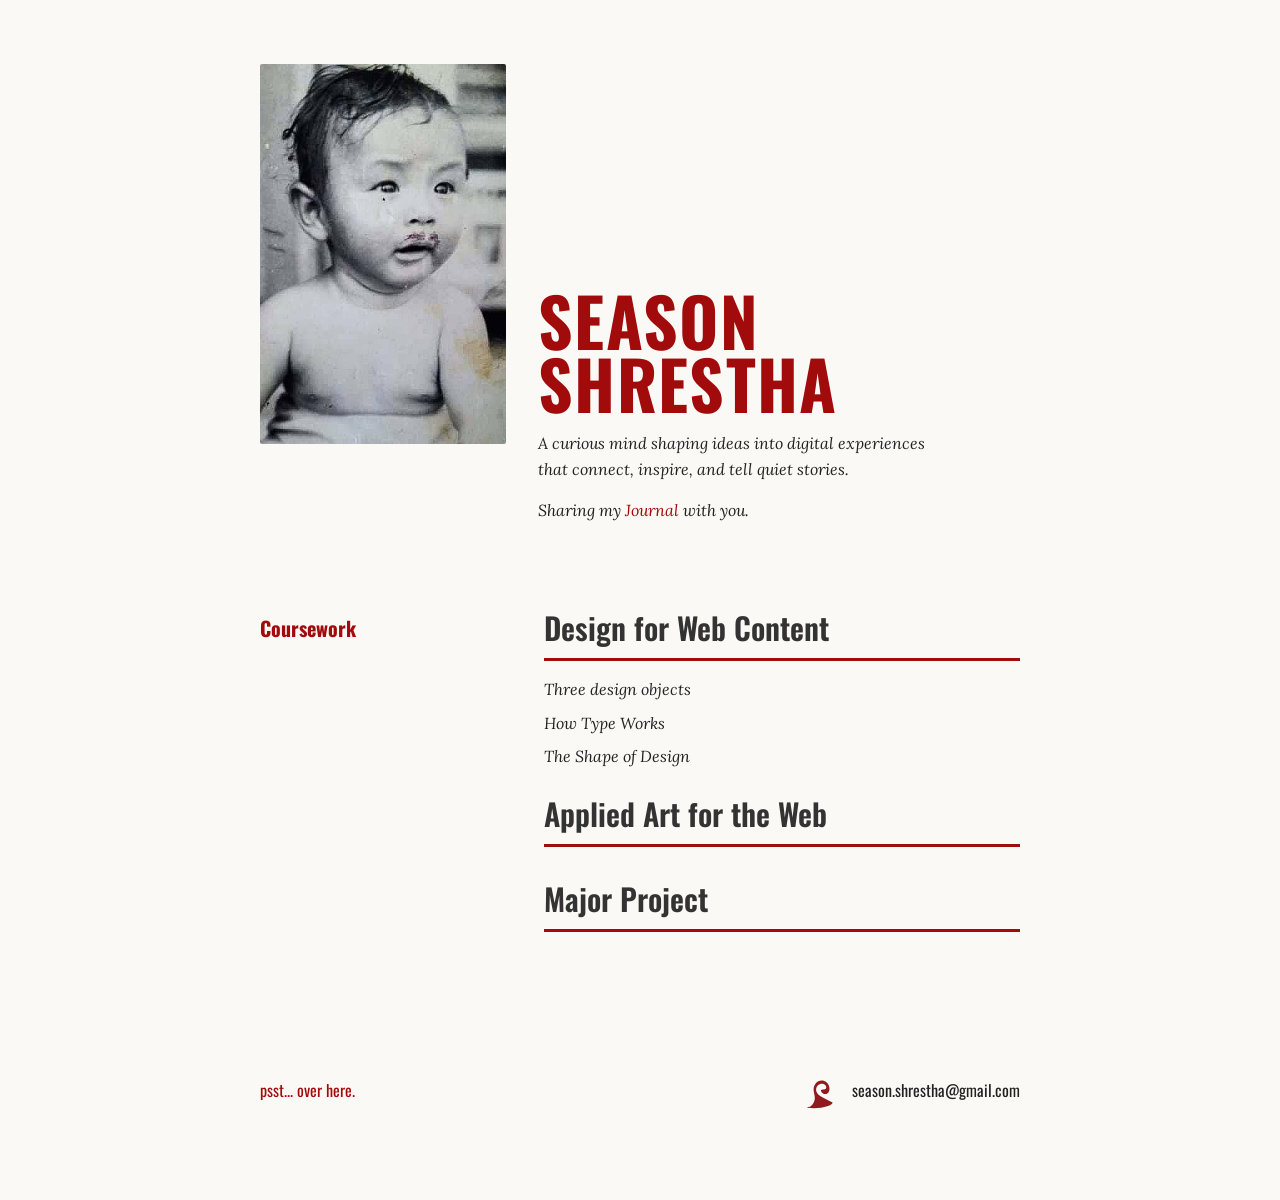
==== index.html @ da6734b7 "feat:v2" ====
<!DOCTYPE html>
<html lang="en">
  <head>
    <meta charset="utf-8" />
    <meta name="viewport" content="width=device-width, initial-scale=1" />
    <title>Season Shrestha – Coursework</title>
    <link rel="preconnect" href="https://fonts.googleapis.com" />
    <link rel="preconnect" href="https://fonts.gstatic.com" crossorigin />
    <link
      href="https://fonts.googleapis.com/css2?family=Lora:ital,wght@0,400;0,500;0,600;1,400&family=Oswald:wght@400;500;600;700&display=swap"
      rel="stylesheet"
    />
    <link rel="stylesheet" href="./styles.css" />
  </head>
  <body>
    <header>
      <figure>
        <img src="./images/me.jpg" alt="Profile photo of Season Shrestha" />
      </figure>
      <div>
        <h1>
          <span>Season</span>
          <span>Shrestha</span>
        </h1>
        <p>
          A curious mind shaping ideas into digital experiences that connect,
          inspire, and tell quiet stories.
        </p>
        <p>Sharing my <a href="/wp-blog/">Journal</a> with you.</p>
      </div>
    </header>

    <main>
      <aside>
        <p>Coursework</p>
      </aside>

      <section aria-labelledby="c-design-web">
        <details open>
          <summary>
            <h2 id="c-design-web">Design for Web Content</h2>
          </summary>
          <ul>
            <li>
              <a
                href="/coursework/design-for-web-content/three-designed-objects/"
                >Three design objects</a
              >
            </li>
            <li>
              <a href="/coursework/design-for-web-content/how-type-works/"
                >How Type Works</a
              >
            </li>
            <li>
              <a href="/coursework/design-for-web-content/the-shape-of-design/"
                >The Shape of Design</a
              >
            </li>
          </ul>
        </details>
        <details>
          <summary>
            <h2 id="c-applied-art">Applied Art for the Web</h2>
          </summary>
          <ul>
            <li>
              <a href="/coursework/applied-art-for-the-web/type-play/"
                >Typesetting Exploration</a
              >
            </li>
          </ul>
        </details>
        <details>
          <summary>
            <h2>Major Project</h2>
          </summary>
          <ul>
            <li>
              <a href="#">............</a>
            </li>
          </ul>
        </details>
      </section>
    </main>
    <footer>
      <p>
        <a href="/wip-journal/">psst... over here.</a>
      </p>
      <p class="footer-contact">
        <svg
          width="120"
          height="100"
          viewBox="0 0 120 100"
          fill="none"
          xmlns="http://www.w3.org/2000/svg"
        >
          <g id="swan-icon">
            <path
              id="swan"
              d="M83.5569 73.4839C84.0758 79.7224 59.0671 86.6179 36 83.1765C36 81.5175 39.3412 81.8044 41.073 81.1895C43.2098 80.4312 44.9353 78.7753 46.1862 76.8832C48.0139 74.1188 49.6804 70.4295 50.1497 67.1368C50.9006 61.8697 48.6077 56.6764 48.1173 51.3777C47.4349 44.016 51.0103 35.8917 57.8689 33.1316C62.5634 31.2426 68.2376 32.1982 72.1684 35.3844C76.0992 38.5717 78.2002 43.8208 77.7329 48.8591C77.4186 52.2394 75.5814 56.1153 72.1642 57.2871C69.1383 58.3238 65.7485 56.8294 63.4651 54.5892C62.8618 53.9975 62.2986 53.3362 61.998 52.5463C61.6975 51.7563 61.6964 50.8145 62.1668 50.112C63.6919 47.8329 67.242 49.5678 69.3534 48.7494C70.8437 48.1714 71.7539 46.5208 71.7318 44.923C71.7096 43.3241 70.8806 41.8159 69.7437 40.6916C67.822 38.79 65.0018 37.8829 62.3134 38.1656C59.625 38.4472 57.1022 39.8752 55.3609 41.9435C52.7811 45.0084 51.988 49.4782 53.357 53.2434C54.9021 57.4928 58.7802 60.4322 62.7184 62.6533C68.6067 65.9745 62.7184 62.6533 83.5548 73.485"
              fill="#901A1D"
            />
            <g id="wands">
              <rect
                id="wand-1"
                x="25"
                y="19"
                width="6.9694"
                height="22.3021"
                transform="rotate(-28.8757 25 19)"
                fill="#D9D9D9"
              />
              <rect
                id="wand-2"
                x="57.2132"
                y="4.31727"
                width="6.9694"
                height="22.3021"
                fill="#D9D9D9"
              />
              <rect
                id="wand-3"
                x="91.8382"
                y="16"
                width="6.9694"
                height="22.3021"
                transform="rotate(32.0604 91.8382 16)"
                fill="#D9D9D9"
              />
            </g>
          </g>
        </svg>

        <a class="footer-contact__link" href="mailto:season.shrestha@gmail.com"
          >season.shrestha@gmail.com</a
        >
      </p>
    </footer>
  </body>
</html>
---- styles.css ----
:root {
  --color-bg: #faf9f5;
  --color-text: #222;
  --color-accent: #a20b0b;
  --color-heading: #333;
  --max-width: 800px;
  --spacing-base: 1rem;
  --spacing-small: 0.5rem;
  --spacing-medium: 1.5rem;
  --spacing-large: 2rem;
  --spacing-xl: 4rem;
  --border-radius: 2px;
  --border-accent: 3px solid var(--color-accent);

  /* Typographic Scale - maintains consistent ratios */
  --font-size-base: 1rem;
  --font-size-small: 0.875rem;
  --font-size-medium: 1.25rem;
  --font-size-large: 1.5rem;
  --font-size-h2-min: 1.25rem;
  --font-size-h2-max: 2rem;
  --font-size-h1-min: 2.2rem;
  --font-size-h1-max: 4.25rem;

  color-scheme: light;
}

html {
  box-sizing: border-box;
}

*,
*::before,
*::after {
  box-sizing: inherit;
}

body {
  margin: 0;
  background: var(--color-bg);
  color: var(--color-text);
  font-family: "Lora", serif;
  font-size: var(--font-size-base);
  line-height: 1.6;
}

img {
  max-width: 100%;
  height: auto;
  display: block;
}

header {
  display: flex;
  gap: var(--spacing-large);
  align-items: flex-end;
  max-width: var(--max-width);
  padding: var(--spacing-xl) 1.25rem var(--spacing-large);
  margin: 0 auto;
}

header figure {
  margin: 0 0 6rem;
}

header img {
  border-radius: var(--border-radius);
  width: 246px;
  height: 380px;
  object-fit: cover;
  object-position: center;
}

h1,
h2 {
  font-family: "Oswald", system-ui, sans-serif;
  margin: 0;
}

h1 {
  font-size: clamp(
    var(--font-size-h1-min),
    4vw + 1rem,
    var(--font-size-h1-max)
  );
  font-weight: 700;
  letter-spacing: 0.02em;
  line-height: 0.95;
  color: var(--color-accent);
  text-transform: uppercase;
}

h1 span {
  display: block;
}

header p {
  margin-top: var(--spacing-base);
  font-style: italic;
  font-size: var(--font-size-base);
  max-width: 42ch;
}

main {
  max-width: var(--max-width);
  margin: var(--spacing-base) auto var(--spacing-xl);
  padding: 0 1.25rem;
  display: flex;
  gap: var(--spacing-xl);
  align-items: flex-start;
  flex-wrap: nowrap;
  overflow-x: auto;
}

aside {
  flex: 0 0 220px;
  padding-top: var(--spacing-medium);
}

aside p {
  color: var(--color-accent);
  font-weight: 700;
  font-family: "Oswald", system-ui, sans-serif;
  font-size: var(--font-size-medium);
  margin: 0;
}

section {
  padding-block: 0.75rem var(--spacing-medium);
  flex: 1 1 calc(100% - 220px - var(--spacing-xl));
  min-width: calc(100% - 220px - var(--spacing-xl));
}

details {
  padding-block: 0.25rem var(--spacing-small);
}

summary {
  list-style: none;
  cursor: pointer;
  display: block;
  padding: 0;
  margin: 0;
}

summary::-webkit-details-marker {
  display: none;
}

section h2 {
  font-size: clamp(
    var(--font-size-h2-min),
    1.1rem + 1vw,
    var(--font-size-h2-max)
  );
  font-weight: 600;
  color: var(--color-heading);
  border-bottom: var(--border-accent);
  padding-bottom: 0.35rem;
  margin-bottom: var(--spacing-base);
}

ul {
  list-style: none;
  padding: 0;
  margin: 0;
}

li {
  margin: var(--spacing-small) 0;
}

a {
  color: var(--color-text);
  text-decoration: none;
  transition: color 0.2s ease;
  font-size: var(--font-size-base);
  font-style: italic;
}

a:hover,
a:focus {
  color: var(--color-accent);
}

/* Journal links appear red by default */
a[href*="/wip-journal/"],
a[href*="/wp-blog/"] {
  color: var(--color-accent);
}

footer {
  max-width: var(--max-width);
  margin: var(--spacing-base) auto var(--spacing-xl);
  padding: 0 1.25rem;
  display: flex;
  justify-content: space-between;
  align-items: center;
}

footer p {
  font-size: var(--font-size-small);
  font-style: italic;
  text-align: right;
}

footer a {
  font-family: "Oswald", system-ui, sans-serif;
  font-style: normal;
}

.footer-contact {
  display: flex;
  align-items: center;
  justify-content: flex-end;
}

.footer-contact svg {
  display: block;
  width: 64px;
  height: 64px;
}

.footer-contact #swan-icon {
  transform-origin: center;
  transform-box: fill-box;
  transition: transform 0.35s ease;
}

.footer-contact #wands {
  --wand-duration: 0.35s;
  --wand-ease: ease;
  --wand-color: var(--color-accent);
}

.footer-contact #wands rect {
  fill: var(--wand-color);
  opacity: 0;
  transition: opacity var(--wand-duration) var(--wand-ease);
}

.footer-contact #wand-1 {
  transition-delay: 0.3s;
}

.footer-contact #wand-2 {
  transition-delay: 0.2s;
}

.footer-contact #wand-3 {
  transition-delay: 0.1s;
}

.footer-contact:hover #swan-icon,
.footer-contact:focus-within #swan-icon {
  transform: rotate(4deg);
}

.footer-contact:hover #wands rect,
.footer-contact:focus-within #wands rect {
  opacity: 1;
}

.footer-contact:hover #wand-1,
.footer-contact:focus-within #wand-1 {
  transition-delay: 0s;
}

.footer-contact:hover #wand-2,
.footer-contact:focus-within #wand-2 {
  transition-delay: 0.1s;
}

.footer-contact:hover #wand-3,
.footer-contact:focus-within #wand-3 {
  transition-delay: 0.2s;
}
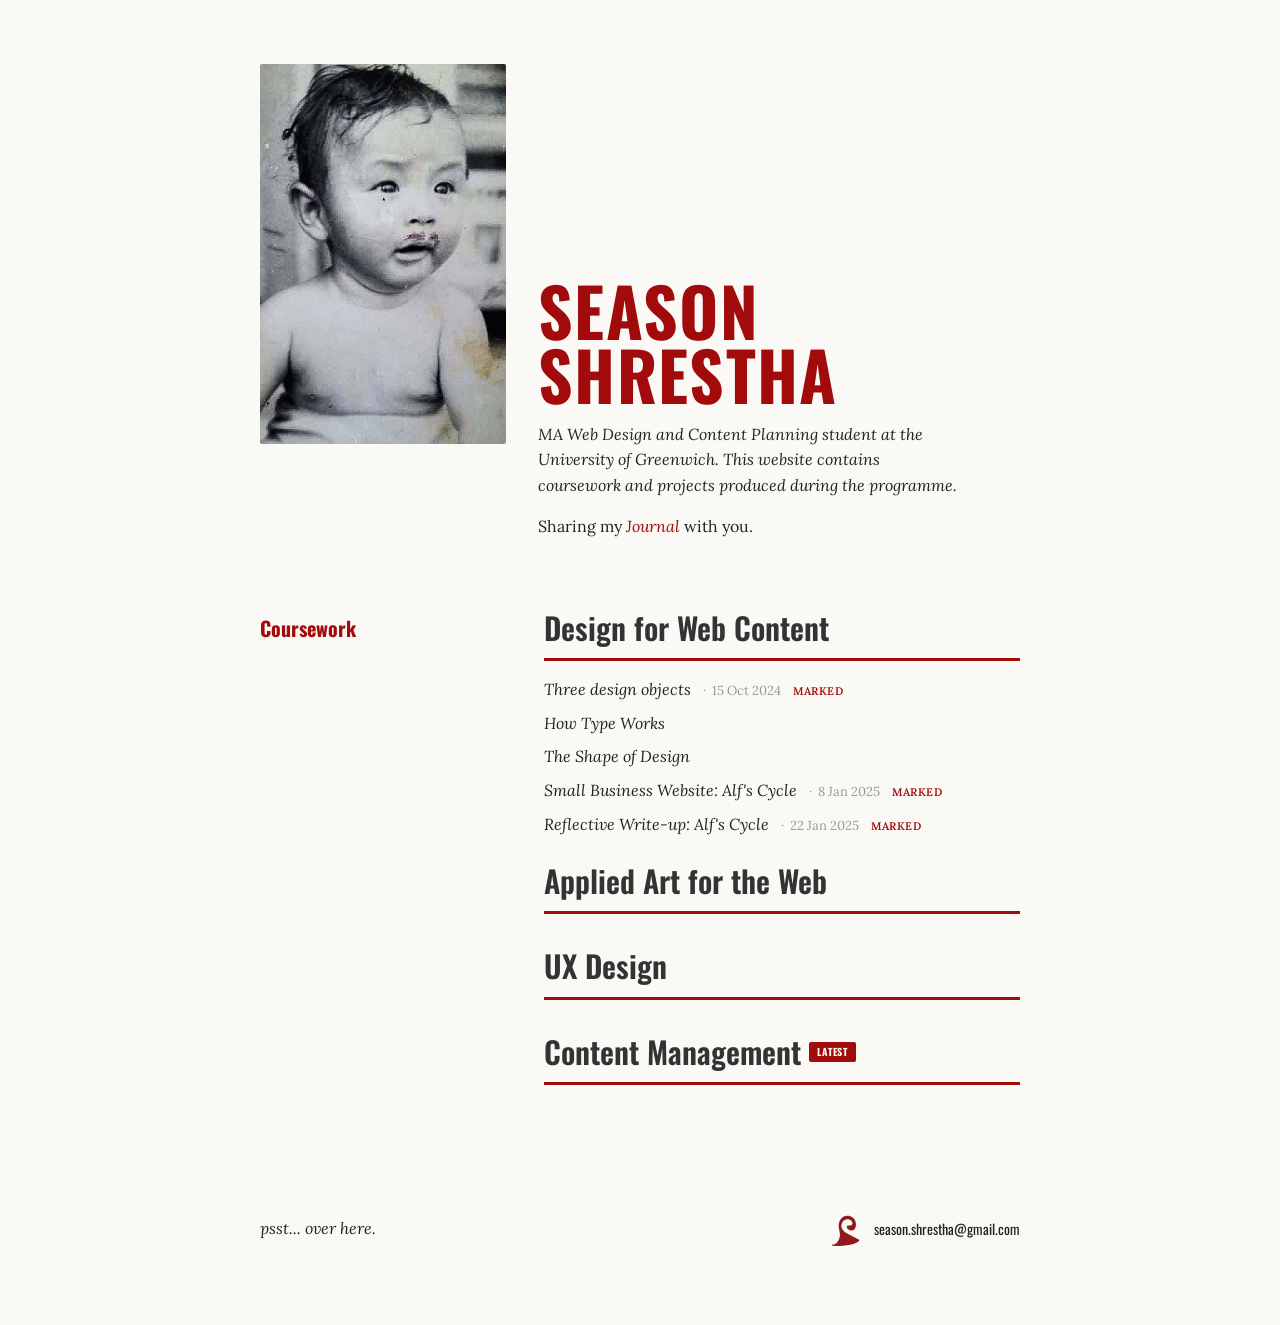
==== commit 65108aef: "feat:marking latest submission" ====
--- a/index.html
+++ b/index.html
@@ -12,86 +12,186 @@
     />
     <link rel="stylesheet" href="./styles.css" />
   </head>
-  <body>
-    <header>
-      <figure>
-        <img src="./images/me.jpg" alt="Profile photo of Season Shrestha" />
+  <body class="page">
+    <header class="site-header">
+      <figure class="site-header__figure">
+        <img
+          class="site-header__image"
+          src="./images/me.jpg"
+          alt="Profile photo of Season Shrestha"
+        />
       </figure>
-      <div>
-        <h1>
-          <span>Season</span>
-          <span>Shrestha</span>
+      <div class="site-header__content">
+        <h1 class="site-header__title">
+          <span class="site-header__title-line">Season</span>
+          <span class="site-header__title-line">Shrestha</span>
         </h1>
-        <p>
-          A curious mind shaping ideas into digital experiences that connect,
-          inspire, and tell quiet stories.
+        <p class="site-header__intro">
+          MA Web Design and Content Planning student at the University of
+          Greenwich. This website contains coursework and projects produced
+          during the programme.
         </p>
-        <p>Sharing my <a href="/wp-blog/">Journal</a> with you.</p>
+        <p class="site-header__journal">
+          Sharing my
+          <a class="link link--accent" href="/wp-blog/">Journal</a> with you.
+        </p>
       </div>
     </header>
 
-    <main>
-      <aside>
-        <p>Coursework</p>
+    <main class="page-main">
+      <aside class="page-main__sidebar">
+        <p class="page-main__sidebar-label">Coursework</p>
       </aside>
 
-      <section aria-labelledby="c-design-web">
-        <details open>
-          <summary>
-            <h2 id="c-design-web">Design for Web Content</h2>
-          </summary>
-          <ul>
-            <li>
-              <a
+      <section class="coursework" aria-labelledby="c-design-web">
+        <details
+          class="coursework__details coursework__details--open coursework__details--has-latest"
+          open
+        >
+          <summary class="coursework__summary">
+            <h2 id="c-design-web" class="coursework__heading">
+              Design for Web Content
+            </h2>
+          </summary>
+          <ul class="coursework__list">
+            <li class="coursework__item coursework__item--major">
+              <a
+                class="link coursework__link"
                 href="/coursework/design-for-web-content/three-designed-objects/"
                 >Three design objects</a
               >
-            </li>
-            <li>
-              <a href="/coursework/design-for-web-content/how-type-works/"
+              <time class="coursework__date" datetime="2024-10-15"
+                >15 Oct 2024</time
+              >
+              <span class="coursework__badge" aria-label="Marked submission"
+                >Marked</span
+              >
+            </li>
+            <li class="coursework__item">
+              <a
+                class="link coursework__link"
+                href="/coursework/design-for-web-content/how-type-works/"
                 >How Type Works</a
               >
             </li>
-            <li>
-              <a href="/coursework/design-for-web-content/the-shape-of-design/"
+            <li class="coursework__item">
+              <a
+                class="link coursework__link"
+                href="/coursework/design-for-web-content/the-shape-of-design/"
                 >The Shape of Design</a
               >
             </li>
-          </ul>
-        </details>
-        <details>
-          <summary>
-            <h2 id="c-applied-art">Applied Art for the Web</h2>
-          </summary>
-          <ul>
-            <li>
-              <a href="/coursework/applied-art-for-the-web/type-play/"
+            <li class="coursework__item coursework__item--major">
+              <a
+                class="link coursework__link"
+                href="/coursework/design-for-web-content/alfs-cycle/index.html"
+                >Small Business Website: Alf's Cycle</a
+              >
+              <time class="coursework__date" datetime="2025-01-08"
+                >8 Jan 2025</time
+              >
+              <span class="coursework__badge" aria-label="Marked submission"
+                >Marked</span
+              >
+            </li>
+            <li
+              class="coursework__item coursework__item--major coursework__item--latest"
+            >
+              <a
+                class="link coursework__link"
+                href="https://season-shrestha.uk/wp-blog/reflective-write-up-alfs-cycle/"
+                >Reflective Write-up: Alf's Cycle</a
+              >
+              <time class="coursework__date" datetime="2025-01-22"
+                >22 Jan 2025</time
+              >
+              <span class="coursework__badge" aria-label="Marked submission"
+                >Marked</span
+              >
+            </li>
+          </ul>
+        </details>
+        <details class="coursework__details">
+          <summary class="coursework__summary">
+            <h2 id="c-applied-art" class="coursework__heading">
+              Applied Art for the Web
+            </h2>
+          </summary>
+          <ul class="coursework__list">
+            <li class="coursework__item">
+              <a
+                class="link coursework__link"
+                href="/coursework/applied-art-for-the-web/type-play/"
                 >Typesetting Exploration</a
               >
             </li>
-          </ul>
-        </details>
-        <details>
-          <summary>
-            <h2>Major Project</h2>
-          </summary>
-          <ul>
-            <li>
-              <a href="#">............</a>
+            <li class="coursework__item coursework__item--major">
+              <a
+                class="link coursework__link"
+                href="/coursework/applied-art-for-the-web/typesetting-literature/"
+                >Typesetting Literature</a
+              >
+              <time class="coursework__date" datetime="2024-12-18"
+                >18 Dec 2024</time
+              >
+              <span class="coursework__badge" aria-label="Marked submission"
+                >Marked</span
+              >
+            </li>
+          </ul>
+        </details>
+        <details class="coursework__details">
+          <summary class="coursework__summary">
+            <h2 class="coursework__heading">UX Design</h2>
+          </summary>
+          <ul class="coursework__list">
+            <li class="coursework__item coursework__item--major">
+              <a
+                class="link coursework__link"
+                href="https://season-shrestha.uk/wp-blog/ux-research-design-planning-document-for-major-project"
+                >UX Research & Design Planning Document</a
+              >
+              <time class="coursework__date" datetime="2025-01-15"
+                >15 Jan 2025</time
+              >
+              <span class="coursework__badge" aria-label="Marked submission"
+                >Marked</span
+              >
+            </li>
+          </ul>
+        </details>
+        <details class="coursework__details">
+          <summary class="coursework__summary">
+            <h2 class="coursework__heading">
+              Content Management
+              <span
+                class="coursework__latest-badge"
+                aria-label="This section has the latest submission"
+                >Latest</span
+              >
+            </h2>
+          </summary>
+          <ul class="coursework__list">
+            <li class="coursework__item">
+              <a
+                class="link coursework__link--latest"
+                href="https://season-shrestha.uk/wp-blog/ux-research-design-planning-document-for-major-project"
+                >Javascript Exercise: Week 2</a
+              >
             </li>
           </ul>
         </details>
       </section>
     </main>
-    <footer>
-      <p>
-        <a href="/wip-journal/">psst... over here.</a>
+    <footer class="site-footer">
+      <p class="site-footer__text">
+        <a class="link" href="/wip-journal/">psst... over here.</a>
       </p>
-      <p class="footer-contact">
+      <p class="site-footer__contact">
         <svg
           width="120"
           height="100"
-          viewBox="0 0 120 100"
+          viewBox="0 0 80 110"
           fill="none"
           xmlns="http://www.w3.org/2000/svg"
         >
@@ -132,7 +232,9 @@
           </g>
         </svg>
 
-        <a class="footer-contact__link" href="mailto:season.shrestha@gmail.com"
+        <a
+          class="link site-footer__contact-link"
+          href="mailto:czon.herald75@gmail.com"
           >season.shrestha@gmail.com</a
         >
       </p>
--- a/styles.css
+++ b/styles.css
@@ -1,8 +1,14 @@
+/* ==========================================================================
+   BEM + Responsive – Coursework Page
+   Mobile-first breakpoints: 480px, 768px, 1024px
+   ========================================================================== */
+
 :root {
   --color-bg: #faf9f5;
   --color-text: #222;
   --color-accent: #a20b0b;
   --color-heading: #333;
+  --color-muted: #666;
   --max-width: 800px;
   --spacing-base: 1rem;
   --spacing-small: 0.5rem;
@@ -12,18 +18,24 @@
   --border-radius: 2px;
   --border-accent: 3px solid var(--color-accent);
 
-  /* Typographic Scale - maintains consistent ratios */
   --font-size-base: 1rem;
   --font-size-small: 0.875rem;
   --font-size-medium: 1.25rem;
   --font-size-large: 1.5rem;
   --font-size-h2-min: 1.25rem;
   --font-size-h2-max: 2rem;
-  --font-size-h1-min: 2.2rem;
+  --font-size-h1-min: 2rem;
   --font-size-h1-max: 4.25rem;
 
   color-scheme: light;
 }
+
+/* Breakpoints (use with min-width) */
+/* 480px, 768px, 1024px */
+
+/* --------------------------------------------------------------------------
+   Base / Page
+   -------------------------------------------------------------------------- */
 
 html {
   box-sizing: border-box;
@@ -35,7 +47,7 @@
   box-sizing: inherit;
 }
 
-body {
+.page {
   margin: 0;
   background: var(--color-bg);
   color: var(--color-text);
@@ -44,40 +56,66 @@
   line-height: 1.6;
 }
 
-img {
+/* --------------------------------------------------------------------------
+   Block: link (utility)
+   -------------------------------------------------------------------------- */
+
+.link {
+  color: var(--color-text);
+  text-decoration: none;
+  transition: color 0.2s ease;
+  font-size: var(--font-size-base);
+  font-style: italic;
+}
+
+.link:hover,
+.link:focus {
+  color: var(--color-accent);
+}
+
+.link--accent {
+  color: var(--color-accent);
+}
+
+/* --------------------------------------------------------------------------
+   Block: site-header
+   -------------------------------------------------------------------------- */
+
+.site-header {
+  max-width: var(--max-width);
+  margin: 0 auto;
+  padding: var(--spacing-large) var(--spacing-medium) var(--spacing-large);
+  display: flex;
+  flex-direction: column;
+  gap: var(--spacing-medium);
+  align-items: center;
+  text-align: center;
+}
+
+.site-header__figure {
+  margin: 0;
+  order: -1;
+}
+
+.site-header__image {
   max-width: 100%;
   height: auto;
   display: block;
-}
-
-header {
-  display: flex;
-  gap: var(--spacing-large);
-  align-items: flex-end;
-  max-width: var(--max-width);
-  padding: var(--spacing-xl) 1.25rem var(--spacing-large);
-  margin: 0 auto;
-}
-
-header figure {
-  margin: 0 0 6rem;
-}
-
-header img {
   border-radius: var(--border-radius);
-  width: 246px;
-  height: 380px;
+  width: 200px;
+  height: auto;
+  aspect-ratio: 246 / 380;
   object-fit: cover;
   object-position: center;
 }
 
-h1,
-h2 {
+.site-header__content {
+  max-width: 100%;
+}
+
+.site-header__title {
   font-family: "Oswald", system-ui, sans-serif;
   margin: 0;
-}
-
-h1 {
   font-size: clamp(
     var(--font-size-h1-min),
     4vw + 1rem,
@@ -90,34 +128,81 @@
   text-transform: uppercase;
 }
 
-h1 span {
+.site-header__title-line {
   display: block;
 }
 
-header p {
+.site-header__intro {
   margin-top: var(--spacing-base);
   font-style: italic;
   font-size: var(--font-size-base);
   max-width: 42ch;
-}
-
-main {
+  margin-left: auto;
+  margin-right: auto;
+}
+
+.site-header__journal {
+  margin-top: var(--spacing-base);
+  margin-bottom: 0;
+}
+
+@media (min-width: 480px) {
+  .site-header {
+    padding: var(--spacing-xl) var(--spacing-medium) var(--spacing-large);
+  }
+
+  .site-header__image {
+    width: 220px;
+  }
+}
+
+@media (min-width: 768px) {
+  .site-header {
+    flex-direction: row;
+    align-items: flex-end;
+    text-align: left;
+    gap: var(--spacing-large);
+    padding: var(--spacing-xl) 1.25rem var(--spacing-large);
+  }
+
+  .site-header__figure {
+    margin: 0 0 6rem;
+    order: 0;
+  }
+
+  .site-header__image {
+    width: 246px;
+    height: 380px;
+    aspect-ratio: auto;
+  }
+
+  .site-header__intro {
+    margin-left: 0;
+    margin-right: 0;
+  }
+}
+
+/* --------------------------------------------------------------------------
+   Block: page-main
+   -------------------------------------------------------------------------- */
+
+.page-main {
   max-width: var(--max-width);
   margin: var(--spacing-base) auto var(--spacing-xl);
-  padding: 0 1.25rem;
-  display: flex;
-  gap: var(--spacing-xl);
-  align-items: flex-start;
-  flex-wrap: nowrap;
-  overflow-x: auto;
-}
-
-aside {
-  flex: 0 0 220px;
-  padding-top: var(--spacing-medium);
-}
-
-aside p {
+  padding: 0 var(--spacing-medium);
+  display: flex;
+  flex-direction: column;
+  gap: var(--spacing-medium);
+}
+
+.page-main__sidebar {
+  flex: 0 0 auto;
+  padding-top: var(--spacing-small);
+  border-bottom: var(--border-accent);
+  padding-bottom: var(--spacing-small);
+}
+
+.page-main__sidebar-label {
   color: var(--color-accent);
   font-weight: 700;
   font-family: "Oswald", system-ui, sans-serif;
@@ -125,17 +210,43 @@
   margin: 0;
 }
 
-section {
+@media (min-width: 768px) {
+  .page-main {
+    flex-direction: row;
+    gap: var(--spacing-xl);
+    align-items: flex-start;
+    padding: 0 1.25rem;
+  }
+
+  .page-main__sidebar {
+    flex: 0 0 180px;
+    border-bottom: none;
+    padding-top: var(--spacing-medium);
+    padding-bottom: 0;
+  }
+}
+
+@media (min-width: 1024px) {
+  .page-main__sidebar {
+    flex: 0 0 220px;
+  }
+}
+
+/* --------------------------------------------------------------------------
+   Block: coursework
+   -------------------------------------------------------------------------- */
+
+.coursework {
+  flex: 1 1 auto;
+  min-width: 0;
   padding-block: 0.75rem var(--spacing-medium);
-  flex: 1 1 calc(100% - 220px - var(--spacing-xl));
-  min-width: calc(100% - 220px - var(--spacing-xl));
-}
-
-details {
+}
+
+.coursework__details {
   padding-block: 0.25rem var(--spacing-small);
 }
 
-summary {
+.coursework__summary {
   list-style: none;
   cursor: pointer;
   display: block;
@@ -143,11 +254,12 @@
   margin: 0;
 }
 
-summary::-webkit-details-marker {
+.coursework__summary::-webkit-details-marker {
   display: none;
 }
 
-section h2 {
+.coursework__heading {
+  font-family: "Oswald", system-ui, sans-serif;
   font-size: clamp(
     var(--font-size-h2-min),
     1.1rem + 1vw,
@@ -157,121 +269,214 @@
   color: var(--color-heading);
   border-bottom: var(--border-accent);
   padding-bottom: 0.35rem;
-  margin-bottom: var(--spacing-base);
-}
-
-ul {
+  margin: 0 0 var(--spacing-base);
+  display: flex;
+  flex-wrap: wrap;
+  align-items: center;
+  gap: 0.5rem;
+}
+
+.coursework__latest-badge {
+  display: inline-flex;
+  align-items: center;
+  padding: 0.15rem 0.5rem;
+  font-size: 0.625rem;
+  font-weight: 700;
+  text-transform: uppercase;
+  letter-spacing: 0.06em;
+  color: var(--color-bg);
+  background: var(--color-accent);
+  border-radius: var(--border-radius);
+  font-style: normal;
+}
+
+.coursework__list {
   list-style: none;
   padding: 0;
   margin: 0;
 }
 
-li {
+.coursework__item {
   margin: var(--spacing-small) 0;
-}
-
-a {
-  color: var(--color-text);
-  text-decoration: none;
-  transition: color 0.2s ease;
-  font-size: var(--font-size-base);
-  font-style: italic;
-}
-
-a:hover,
-a:focus {
-  color: var(--color-accent);
-}
-
-/* Journal links appear red by default */
-a[href*="/wip-journal/"],
-a[href*="/wp-blog/"] {
-  color: var(--color-accent);
-}
-
-footer {
+  display: flex;
+  flex-wrap: wrap;
+  align-items: baseline;
+  gap: 0.35rem 0.75rem;
+}
+
+.coursework__date {
+  font-size: 0.8125rem;
+  color: #999;
+  font-weight: 400;
+  font-style: normal;
+}
+
+.coursework__date::before {
+  content: "·";
+  margin-right: 0.35rem;
+  color: #999;
+}
+
+.coursework__badge {
+  font-size: 0.6875rem;
+  font-weight: 600;
+  text-transform: uppercase;
+  letter-spacing: 0.04em;
+  color: var(--color-accent);
+  font-style: normal;
+}
+
+.coursework__link--latest {
+  color: var(--color-accent);
+}
+
+.coursework__link--latest:hover,
+.coursework__link--latest:focus {
+  color: #7a0808;
+}
+
+@media (min-width: 768px) {
+  .coursework {
+    flex: 1 1 calc(100% - 180px - var(--spacing-xl));
+    min-width: 0;
+  }
+}
+
+@media (min-width: 1024px) {
+  .coursework {
+    flex: 1 1 calc(100% - 220px - var(--spacing-xl));
+    min-width: calc(100% - 220px - var(--spacing-xl));
+  }
+}
+
+/* --------------------------------------------------------------------------
+   Block: site-footer
+   -------------------------------------------------------------------------- */
+
+.site-footer {
   max-width: var(--max-width);
   margin: var(--spacing-base) auto var(--spacing-xl);
-  padding: 0 1.25rem;
-  display: flex;
-  justify-content: space-between;
+  padding: 0 var(--spacing-medium);
+  display: flex;
+  flex-direction: column;
+  gap: var(--spacing-base);
   align-items: center;
-}
-
-footer p {
+  text-align: center;
+}
+
+.site-footer__text {
   font-size: var(--font-size-small);
   font-style: italic;
-  text-align: right;
-}
-
-footer a {
-  font-family: "Oswald", system-ui, sans-serif;
-  font-style: normal;
-}
-
-.footer-contact {
-  display: flex;
+  margin: 0;
+}
+
+.site-footer__contact {
+  display: flex;
+  flex-direction: column;
   align-items: center;
-  justify-content: flex-end;
-}
-
-.footer-contact svg {
+  gap: var(--spacing-small);
+  margin: 0;
+}
+
+.site-footer__contact svg {
   display: block;
-  width: 64px;
-  height: 64px;
-}
-
-.footer-contact #swan-icon {
+  width: 48px;
+  height: 40px;
+}
+
+.site-footer__contact #swan-icon {
   transform-origin: center;
   transform-box: fill-box;
   transition: transform 0.35s ease;
 }
 
-.footer-contact #wands {
+.site-footer__contact #wands {
   --wand-duration: 0.35s;
   --wand-ease: ease;
   --wand-color: var(--color-accent);
 }
 
-.footer-contact #wands rect {
+.site-footer__contact #wands rect {
   fill: var(--wand-color);
   opacity: 0;
   transition: opacity var(--wand-duration) var(--wand-ease);
 }
 
-.footer-contact #wand-1 {
+.site-footer__contact #wand-1 {
   transition-delay: 0.3s;
 }
 
-.footer-contact #wand-2 {
+.site-footer__contact #wand-2 {
   transition-delay: 0.2s;
 }
 
-.footer-contact #wand-3 {
+.site-footer__contact #wand-3 {
   transition-delay: 0.1s;
 }
 
-.footer-contact:hover #swan-icon,
-.footer-contact:focus-within #swan-icon {
+.site-footer__contact:hover #swan-icon,
+.site-footer__contact:focus-within #swan-icon {
   transform: rotate(4deg);
 }
 
-.footer-contact:hover #wands rect,
-.footer-contact:focus-within #wands rect {
+.site-footer__contact:hover #wands rect,
+.site-footer__contact:focus-within #wands rect {
   opacity: 1;
 }
 
-.footer-contact:hover #wand-1,
-.footer-contact:focus-within #wand-1 {
+.site-footer__contact:hover #wand-1,
+.site-footer__contact:focus-within #wand-1 {
   transition-delay: 0s;
 }
 
-.footer-contact:hover #wand-2,
-.footer-contact:focus-within #wand-2 {
+.site-footer__contact:hover #wand-2,
+.site-footer__contact:focus-within #wand-2 {
   transition-delay: 0.1s;
 }
 
-.footer-contact:hover #wand-3,
-.footer-contact:focus-within #wand-3 {
+.site-footer__contact:hover #wand-3,
+.site-footer__contact:focus-within #wand-3 {
   transition-delay: 0.2s;
 }
+
+.site-footer__contact-link {
+  font-family: "Oswald", system-ui, sans-serif;
+  font-style: normal;
+  font-size: var(--font-size-small);
+}
+
+@media (min-width: 480px) {
+  .site-footer__contact {
+    flex-direction: row;
+    justify-content: center;
+  }
+
+  .site-footer__contact svg {
+    width: 56px;
+    height: 47px;
+  }
+}
+
+@media (min-width: 768px) {
+  .site-footer {
+    flex-direction: row;
+    justify-content: space-between;
+    align-items: center;
+    text-align: right;
+    padding: 0 1.25rem;
+  }
+
+  .site-footer__text {
+    text-align: left;
+  }
+
+  .site-footer__contact {
+    flex-direction: row;
+    justify-content: flex-end;
+  }
+
+  .site-footer__contact svg {
+    width: 64px;
+    height: 64px;
+  }
+}
